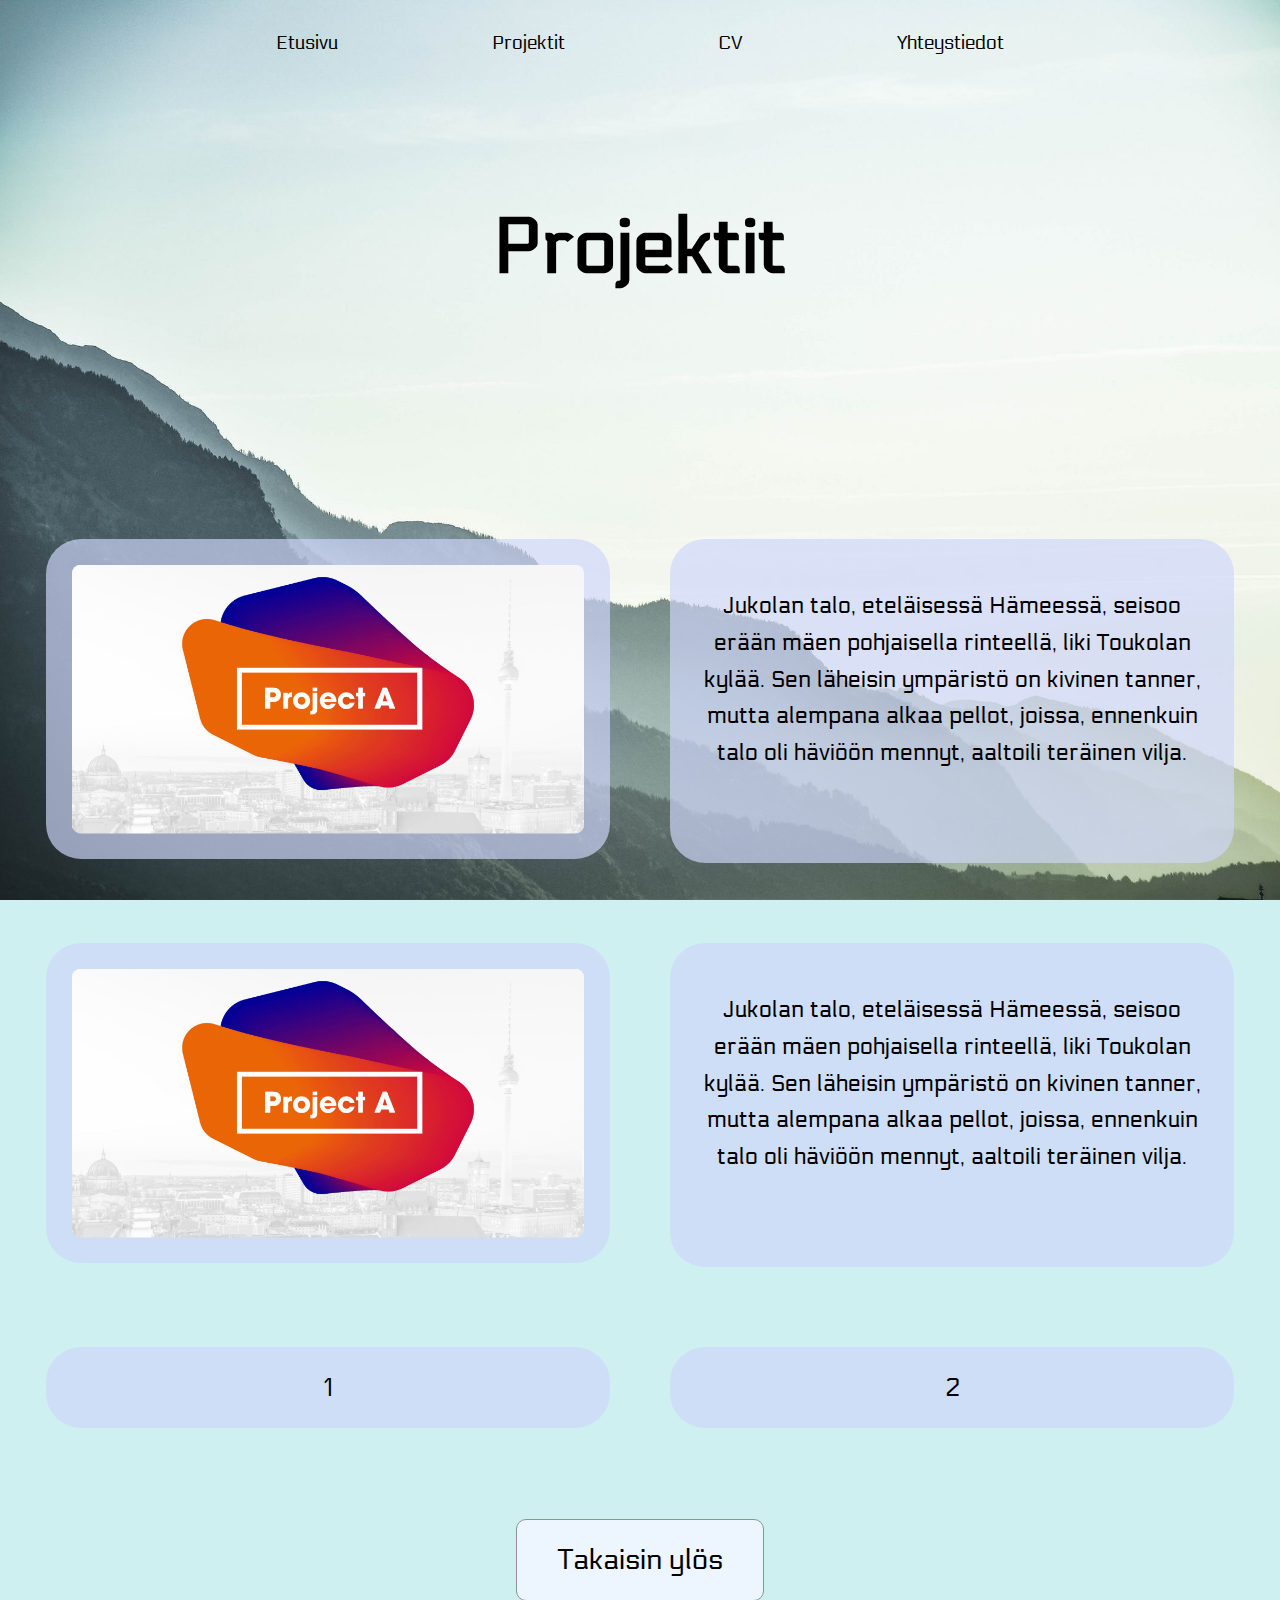
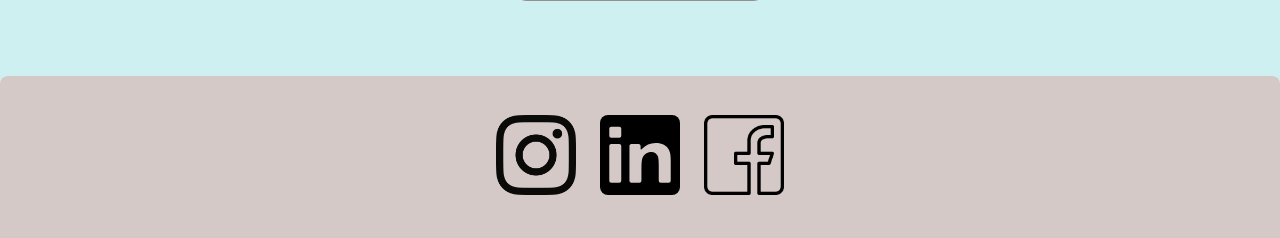
==== projektit.html @ 3bc43d0e "initial commit" ====
<!DOCTYPE html>
<html lang="en">
  <head>
    <meta charset="UTF-8">
    <meta name="viewport" content="width=device-width, initial-scale=1.0">
    <meta http-equiv="X-UA-Compatible" content="ie=edge">
    <link rel="stylesheet" href="style.css">
    <title>Portfolio</title> 
  </head>
  <body>
    <div class="container">
      <header>
        <nav>
          <a href="#" class="hide-desktop">
            <img src="Hamburger_icon.svg.png" alt="toggle menu" class="menu" id="menu">
          </a>

          <ul class="show-desktop hide-mobile" id="nav">
            <li id="exit" class="exit-btn hide-desktop"><img src="cross-small-01-512.png" alt="exit menu"></li>
            <li><a href="index.html">Etusivu</a></li>
            <li><a href="projektit.html">Projektit</a></li>
            <li><a href="cv.html">CV</a></li>
            <li><a href="yhteystiedot.html">Yhteystiedot</a></li>
          </ul>

        </nav>
      </header>

      <section>
        <h1>Projektit</h1>
      </section>
    </div>


        <ul class="flex-container">
          <li class="projects"> <img src="testi-kuva-2.jpg" alt="project-picture" class="flex-item"> </li>
          <li class="flex-item">
            <p> Jukolan talo, eteläisessä Hämeessä, seisoo erään mäen pohjaisella rinteellä, liki Toukolan kylää. Sen läheisin ympäristö on kivinen tanner, mutta alempana alkaa pellot, joissa, ennenkuin talo oli häviöön mennyt, aaltoili teräinen vilja. </p>
          </li>
        </ul>

        
        <ul class="flex-container">
          <li class="projects"> <img src="testi-kuva-2.jpg" alt="project-picture" class="flex-item"> </li>
          <li class="flex-item">
            <p> Jukolan talo, eteläisessä Hämeessä, seisoo erään mäen pohjaisella rinteellä, liki Toukolan kylää. Sen läheisin ympäristö on kivinen tanner, mutta alempana alkaa pellot, joissa, ennenkuin talo oli häviöön mennyt, aaltoili teräinen vilja. </p>
          </li>
        </ul>


        <ul class="flex-container">
          <li class="flex-item">1</li>
          <li class="flex-item">2</li>
        </ul>
    


    <div class="container">
      <a href="#top" class="cta">Takaisin ylös</a>
    </div>

      
    <footer>
      <div class="footer-container">
        <div class="container">
          <ul>
            <li>
              <a href="#">
                <img src="ig-icon-5.png" class="ig-icon" alt="ig icon">
              </a>
            </li>
            <li>
              <a href="#">
                <img src="linkedin-icon.svg" class="linkedin-icon" alt="linkedin icon">
              </a>
            </li>
            <li>
              <a href="#">
                <img src="facebook-icon-4.png" class="facebook-icon" alt="facebook icon">
              </a>
            </li>
          </ul>
        </div>
      </div>
    </footer>

    
    <script>
    
      var menu = document.getElementById('menu');
      var nav= document.getElementById('nav');
      
      menu.addEventListener('click', function(e) {
        nav.classList.toggle('hide-mobile');
        e.preventDefault();
      });

      exit.addEventListener('click', function(e) {
        nav.classList.add('hide-mobile');
        e.preventDefault();
      });




    
    </script>


  </body>

</html>
---- style.css ----
@import url('https://fonts.googleapis.com/css?family=Electrolize|Enriqueta&display=swap');




body {
    margin: 0;
    background-image: url("pexels-photo-1054222.jpeg");
    
    background-color: rgb(206, 240, 240);
    
  
    background-attachment: fixed;
    background-position: center;
    background-repeat: no-repeat;
    background-size: cover;
    
    font-family: 'Enriqueta', serif;
    font-family: 'Electrolize', sans-serif;
}

p {
    font-size: .9em;
    line-height: 1.6em;
}

ul {
    list-style-type: none;
    margin: 0;
    padding: 0;
}

.container {
    text-align: center;
    padding: .8em 1.2em;
}

.hide-mobile {
    display: none;
}

header {
    display: flex;
    justify-content: space-around;
    padding: 1.5em 3em;
}

.menu {
    position: fixed;
    right: 0;
    padding-right: 1em;
    margin-top: -1.5em;
    width: 2em;
}

.profile-pic {
    width: 50%;
    margin: 2em;
    border-radius: 15px;
}


h1, .text {
    position: relative;
    z-index: 3;
}


h1 {
    font-size: 6vw;
    margin-bottom: 2em;
}

h2 {
    font-size: 1em;
}


.blue-box {
    margin: 0 auto;
    width: 80%;
    background: rgba(206, 213, 249, 0.678);
    border-radius: 35px;
}

.contact {
    display: initial;
    padding: 2em;

}

.projects {
  text-align: center;
}

.flex-container {
    display: flex;
    flex-flow: row wrap;
    justify-content: space-around;
    margin: 0;
    list-style: none;
  }

  .flex-item {
    background: rgba(206, 213, 249, 0.678);;
    padding: 10px;
    width: 65%;
    height: auto;
    margin-top: 1em;
    border-radius: 35px;
    font-size: 1em;
    text-align: center;
  }

.cta {
    background: #EDF5FF;
    width: calc(100% - 1em );
    max-width: 200px;
    display: block;
    color: black ;
    border-radius: 10px;
    padding: .8em;
    text-decoration: none;
    font-size: 1.2em;
    margin: 5% auto 5% ;
    position: relative;
    z-index: 4;
    border: 1px solid rgb(148, 144, 144);
}

.cta:hover {
    box-shadow: 0 12px 16px 0 rgba(0,0,0,0.24), 0 17px 50px 0 rgba(0,0,0,0.19);
}


footer {
    background: rgba(217, 170, 165, 0.555);
    padding: 1em 3em;
    border-top-left-radius: 8px;
    border-top-right-radius: 8px;
    
}

footer ul li {
    display: inline-block;
    margin: 10px;
}

#ig-icon {
    width: 3em;
}
#linkedin-icon {
    width: 3em;
}
#facebook-icon {
    width: 3em;
}

.ig-icon {    
    width: 3em;
}

.linkedin-icon {    
    width: 3em;
    border-radius: 8px;
}

.facebook-icon {    
    width: 3em;
}


nav ul {
    position: fixed;
    width: 60%;
    top: 0;
    right: 0;
    text-align: left;
    background: #86B3EC;
    height: 100%;
    z-index: 7;
    padding-top: 3em;
}

nav ul li a {
    color: black;
    text-decoration: none;
    display: block;
    width: 100%;
    padding: 1.3em 3em;
    background-color: #93C2FF;
}

nav ul li a:hover{
    background-color: #B7D6FF;
}

.exit-btn {
    margin-bottom: 1em;
    margin-top: -2em;
    text-align: right;
    padding: 0 1.4em;
}

.exit-btn img {
    width: 30px;
    cursor: pointer;
}

@media only screen and (min-width: 650px) {
        
    .menu {
        width: 2.5em;
    }

    .text {
        font-size: 1.3em;
    }

    
    .contact {
        display: flex;
        justify-content: space-evenly;
        padding: 2em;
    }

    h2 {
        font-size: 2.5vw;
    }

    .profile-pic {
        width: 350px;
    }

    
    .project-pic {
        width: 450px;
    }

    .flex-container {
        display: flex;
        flex-flow: row wrap;
        justify-content: space-around;
        margin: 1em;
        list-style: none;
      }
        
    .flex-item {
        background: rgba(206, 213, 249, 0.678);;
        padding: 2vw;
        width: 40vw;
        margin-top: 5vw;
        border-radius: 35px;
        text-align: center;
    }

    .ig-icon {    
        width: 5em;
    }
    
    .linkedin-icon {    
        width: 5em;
        border-radius: 8px;
    }
    
    .facebook-icon {    
        width: 5em;
    }

    .cta {
        font-size: 1.8em;
    }

    nav ul {
        width: 40%;
    }

}


@media only screen and (min-width: 1024px) {

    .show-desktop {
        display: block;
        margin: 0 auto 13% auto;
    }


    .hide-desktop {
        display: none;
    }

    header {
        padding-top: 0;
    }


    nav ul {
        font-size: 1.5vw;
        position: relative;
        width: auto;
        background: none;
        height: auto;
        display: flex;
        padding-top: 0;
    }

    nav ul li {
        float: left;
    }

    nav ul li a {
        width: inherit;
        background-color: initial;
        text-align: center;
        display: flex;
        padding: 1em 4em;
    }
    

    nav ul li a:hover{
        background-color: rgba(179, 167, 250, 0.5);
        border-radius: 20px;
    }

    .flex-item {
        font-size: 2vw;
    }

    #ig-icon {
        width: 6vw;
    }
    #linkedin-icon {
        width: 6vw;
    }
    #facebook-icon {
        width: 6vw;
    }



}
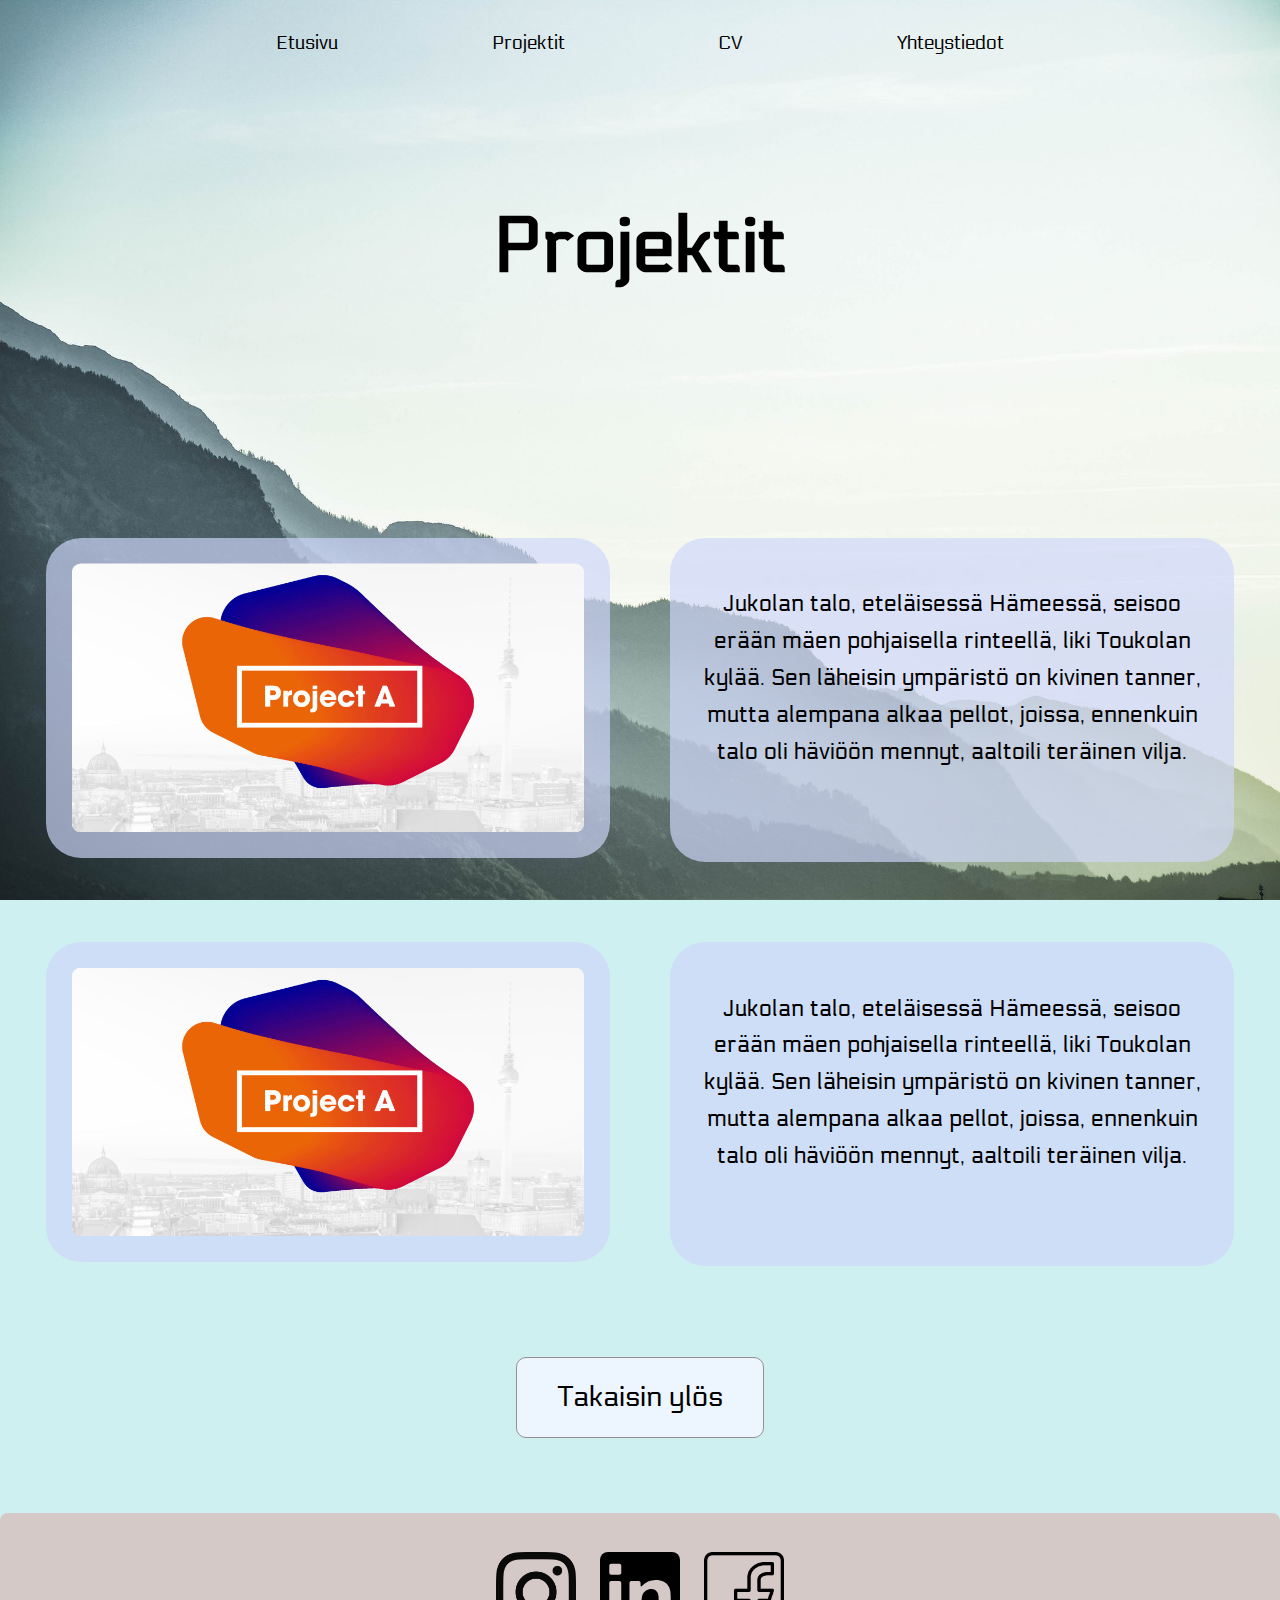
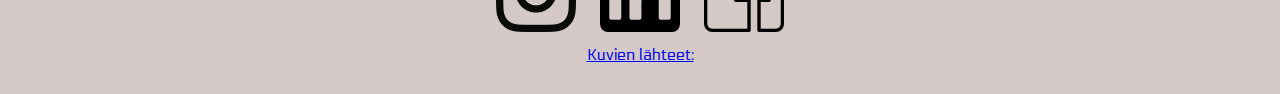
==== commit a12a8795: "Add files via upload" ====
--- a/projektit.html
+++ b/projektit.html
@@ -1,113 +1,112 @@
-<!DOCTYPE html>
-<html lang="en">
-  <head>
-    <meta charset="UTF-8">
-    <meta name="viewport" content="width=device-width, initial-scale=1.0">
-    <meta http-equiv="X-UA-Compatible" content="ie=edge">
-    <link rel="stylesheet" href="style.css">
-    <title>Portfolio</title> 
-  </head>
-  <body>
-    <div class="container">
-      <header>
-        <nav>
-          <a href="#" class="hide-desktop">
-            <img src="Hamburger_icon.svg.png" alt="toggle menu" class="menu" id="menu">
-          </a>
-
-          <ul class="show-desktop hide-mobile" id="nav">
-            <li id="exit" class="exit-btn hide-desktop"><img src="cross-small-01-512.png" alt="exit menu"></li>
-            <li><a href="index.html">Etusivu</a></li>
-            <li><a href="projektit.html">Projektit</a></li>
-            <li><a href="cv.html">CV</a></li>
-            <li><a href="yhteystiedot.html">Yhteystiedot</a></li>
-          </ul>
-
-        </nav>
-      </header>
-
-      <section>
-        <h1>Projektit</h1>
-      </section>
-    </div>
-
-
-        <ul class="flex-container">
-          <li class="projects"> <img src="testi-kuva-2.jpg" alt="project-picture" class="flex-item"> </li>
-          <li class="flex-item">
-            <p> Jukolan talo, eteläisessä Hämeessä, seisoo erään mäen pohjaisella rinteellä, liki Toukolan kylää. Sen läheisin ympäristö on kivinen tanner, mutta alempana alkaa pellot, joissa, ennenkuin talo oli häviöön mennyt, aaltoili teräinen vilja. </p>
-          </li>
-        </ul>
-
-        
-        <ul class="flex-container">
-          <li class="projects"> <img src="testi-kuva-2.jpg" alt="project-picture" class="flex-item"> </li>
-          <li class="flex-item">
-            <p> Jukolan talo, eteläisessä Hämeessä, seisoo erään mäen pohjaisella rinteellä, liki Toukolan kylää. Sen läheisin ympäristö on kivinen tanner, mutta alempana alkaa pellot, joissa, ennenkuin talo oli häviöön mennyt, aaltoili teräinen vilja. </p>
-          </li>
-        </ul>
-
-
-        <ul class="flex-container">
-          <li class="flex-item">1</li>
-          <li class="flex-item">2</li>
-        </ul>
-    
-
-
-    <div class="container">
-      <a href="#top" class="cta">Takaisin ylös</a>
-    </div>
-
-      
-    <footer>
-      <div class="footer-container">
-        <div class="container">
-          <ul>
-            <li>
-              <a href="#">
-                <img src="ig-icon-5.png" class="ig-icon" alt="ig icon">
-              </a>
-            </li>
-            <li>
-              <a href="#">
-                <img src="linkedin-icon.svg" class="linkedin-icon" alt="linkedin icon">
-              </a>
-            </li>
-            <li>
-              <a href="#">
-                <img src="facebook-icon-4.png" class="facebook-icon" alt="facebook icon">
-              </a>
-            </li>
-          </ul>
-        </div>
-      </div>
-    </footer>
-
-    
-    <script>
-    
-      var menu = document.getElementById('menu');
-      var nav= document.getElementById('nav');
-      
-      menu.addEventListener('click', function(e) {
-        nav.classList.toggle('hide-mobile');
-        e.preventDefault();
-      });
-
-      exit.addEventListener('click', function(e) {
-        nav.classList.add('hide-mobile');
-        e.preventDefault();
-      });
-
-
-
-
-    
-    </script>
-
-
-  </body>
-
-</html>
-
+<!DOCTYPE html>
+<html lang="en">
+  <head>
+    <meta charset="UTF-8">
+    <meta name="viewport" content="width=device-width, initial-scale=1.0">
+    <meta http-equiv="X-UA-Compatible" content="ie=edge">
+    <link rel="stylesheet" href="normalize.css-master/normalize.css-master/normalize.css">
+    <link rel="stylesheet" href="style.css">
+    <title>Portfolio</title> 
+  </head>
+  <body>
+    <div class="container">
+      <header>
+        <nav>
+          <a href="#" class="hide-desktop">
+            <img src="Hamburger_icon.svg.png" alt="toggle menu" class="menu" id="menu">
+          </a>
+
+          <ul class="show-desktop hide-mobile" id="nav">
+            <li id="exit" class="exit-btn hide-desktop"><img src="cross-small-01-512.png" alt="exit menu"></li>
+            <li><a href="index.html">Etusivu</a></li>
+            <li><a href="projektit.html">Projektit</a></li>
+            <li><a href="cv.html">CV</a></li>
+            <li><a href="yhteystiedot.html">Yhteystiedot</a></li>
+          </ul>
+
+        </nav>
+      </header>
+
+      <section>
+        <h1>Projektit</h1>
+      </section>
+    </div>
+
+
+        <ul class="flex-container">
+          <li class="projects"> <img src="testi-kuva-2.jpg" alt="project-picture" class="flex-item"> </li>
+          <li class="flex-item">
+            <p> Jukolan talo, eteläisessä Hämeessä, seisoo erään mäen pohjaisella rinteellä, liki Toukolan kylää. Sen läheisin ympäristö on kivinen tanner, mutta alempana alkaa pellot, joissa, ennenkuin talo oli häviöön mennyt, aaltoili teräinen vilja. </p>
+          </li>
+        </ul>
+
+        
+        <ul class="flex-container">
+          <li class="projects"> <img src="testi-kuva-2.jpg" alt="project-picture" class="flex-item"> </li>
+          <li class="flex-item">
+            <p> Jukolan talo, eteläisessä Hämeessä, seisoo erään mäen pohjaisella rinteellä, liki Toukolan kylää. Sen läheisin ympäristö on kivinen tanner, mutta alempana alkaa pellot, joissa, ennenkuin talo oli häviöön mennyt, aaltoili teräinen vilja. </p>
+          </li>
+        </ul>
+    
+
+
+    <div class="container">
+      <a href="#top" class="cta">Takaisin ylös</a>
+    </div>
+
+      
+    <footer>
+      <div class="footer-container">
+        <div class="container">
+          <ul>
+            <li>
+              <a href="#">
+                <img src="ig-icon-5.png" class="ig-icon" alt="ig icon">
+              </a>
+            </li>
+            <li>
+              <a href="#">
+                <img src="linkedin-icon.svg" class="linkedin-icon" alt="linkedin icon">
+              </a>
+            </li>
+            <li>
+              <a href="#">
+                <img src="facebook-icon-4.png" class="facebook-icon" alt="facebook icon">
+              </a>
+            </li>
+          </ul>
+          
+          <div>
+            <a href="lahteet.html">Kuvien lähteet:</a> 
+          </div>
+        </div>
+      </div>
+    </footer>
+
+    
+    <script>
+    
+      var menu = document.getElementById('menu');
+      var nav= document.getElementById('nav');
+      
+      menu.addEventListener('click', function(e) {
+        nav.classList.toggle('hide-mobile');
+        e.preventDefault();
+      });
+
+      exit.addEventListener('click', function(e) {
+        nav.classList.add('hide-mobile');
+        e.preventDefault();
+      });
+
+
+
+
+    
+    </script>
+
+
+  </body>
+
+</html>
+
